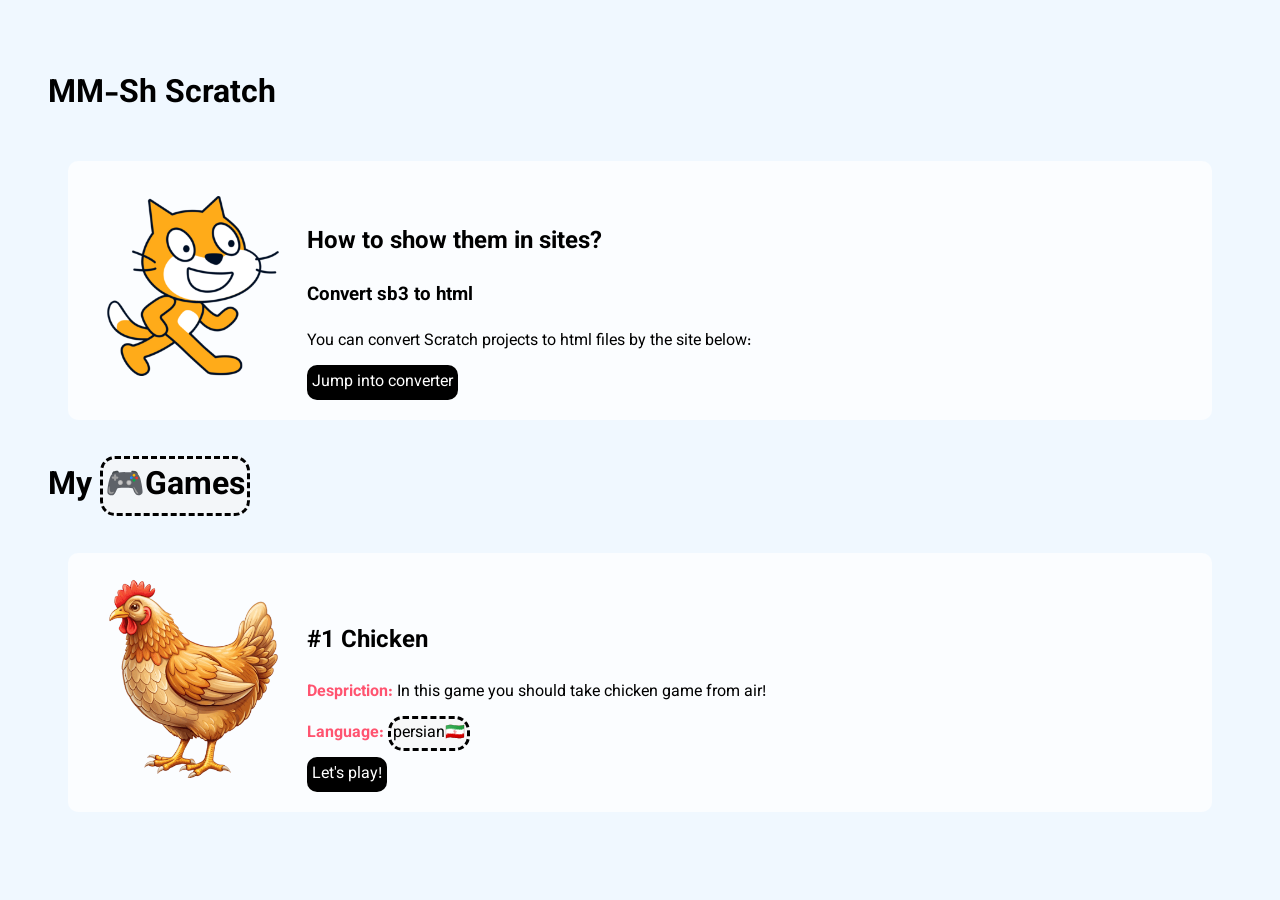
==== index.html @ b9d9171e "f" ====
<!DOCTYPE html>
<html lang="en">
<head>
    <meta charset="UTF-8">
    <meta name="viewport" content="width=device-width, initial-scale=1.0">
    <title>MM-Sh</title>
    <link rel="stylesheet" href="style.css">
</head>
<body>
    <h1>MM-Sh Scratch </h1>
    <div class="card">
        <div class="holder">
            <img src="img/logo.png" alt="Scratch logo" width="200" height="200">
        </div>
        <div class="holder">
            <h2>How to show them in sites?</h2>
            <h3>Convert <b>sb3</b> to html</h3>
            <p>You can convert Scratch projects to html files by the site below:</p>
            <a href="https://packager.turbowarp.org/" target="_blank">Jump into converter</a>
        </div>

    </div>
    <h1>My <span>🎮Games</span></h1>
    <div class="card">
        <div class="holder">
            <img src="img/chicken.png" alt="Scratch logo" width="200" height="200">
        </div>
        <div class="holder">
            <h2><b>#1 Chicken</b></h2>
            <p><b>Despriction:</b> In this game you should take chicken game from air!</p>
            <p><b>Language: </b> <span>persian🇮🇷</span></p>
            <a href="games/chicken.html" target="_blank">Let's play!</a>
        </div>

    </div>

</body>
</html>
---- style.css ----
@import url('https://fonts.googleapis.com/css2?family=Fredoka&family=Noto+Color+Emoji&family=Vazirmatn:wght@100..900&display=swap');

* {
    font-family: 'vazirmatn',"Noto Color Emoji"
    ;text-decoration: none;
}

body {
    background-color: aliceblue;
    display: grid;
    padding: 40px;
}

span{
    border-width: 3px;
    border-color: rgb(80, 80, 80)a0;
    border-style: dashed;
    background: #f5f5f5a0;
    padding: 2px;
    border-radius: 15px;
    animation: xfadeIn 1s ease forwards;
    
}

.card{
    padding: 20px;
    margin: 20px;
    border-radius: 10px;
    border-width: 1px;
    border-color: #505050a0;
    background: #ffffffbd;

    transition: all 0.3s ease-in-out;
    animation: blurer 1s ;
}

.card:hover{
    transform: translateX(5px);
}

.holder{
    display: inline-block;
    padding: 5px;
}

@keyframes blurer{
    from {
        filter: blur(15px);

    }

    to {
        filter: blur(0px);
    }
}

p b{
    color: rgb(255, 84, 112);
}

a{
    background-color: black;
    color: white;
    border-radius: 10px;
    transition: all 0.3s ease-out;
    padding: 5px;
}

a:hover{
    transform: scale(2);
    background-color: rgb(74, 74, 74);
}
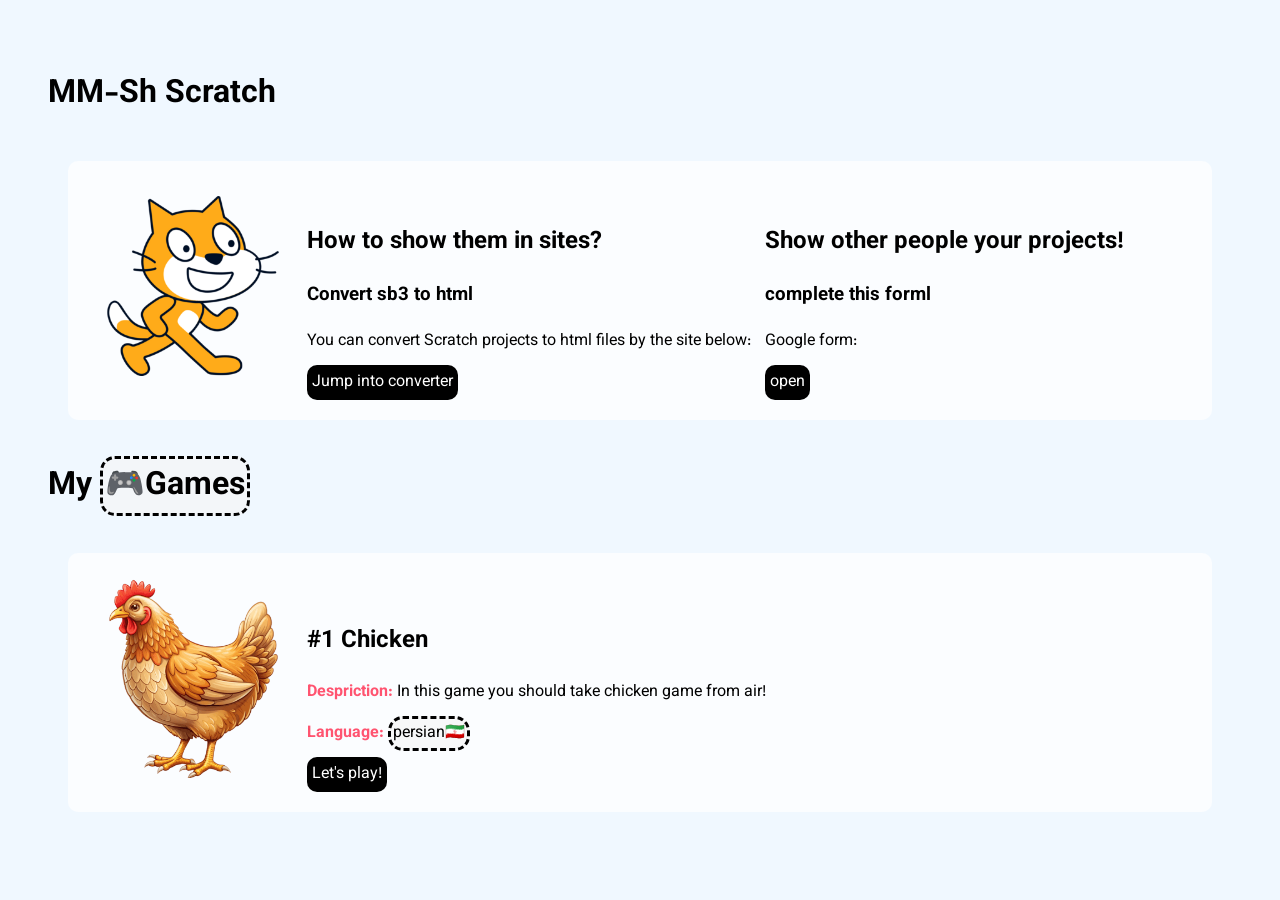
==== commit c60f5186: "update" ====
--- a/index.html
+++ b/index.html
@@ -18,6 +18,12 @@
             <p>You can convert Scratch projects to html files by the site below:</p>
             <a href="https://packager.turbowarp.org/" target="_blank">Jump into converter</a>
         </div>
+        <div class="holder">
+            <h2>Show other people your projects!</h2>
+            <h3>complete this forml</h3>
+            <p>Google form:</p>
+            <a href=https://docs.google.com/forms/d/e/1FAIpQLSdkHJglQKk9lqDA8XfiIcoiX76_-PHfYAorsvWUVxgCp-900g/viewform?usp=header" target="_blank">open</a>
+        </div>
 
     </div>
     <h1>My <span>🎮Games</span></h1>
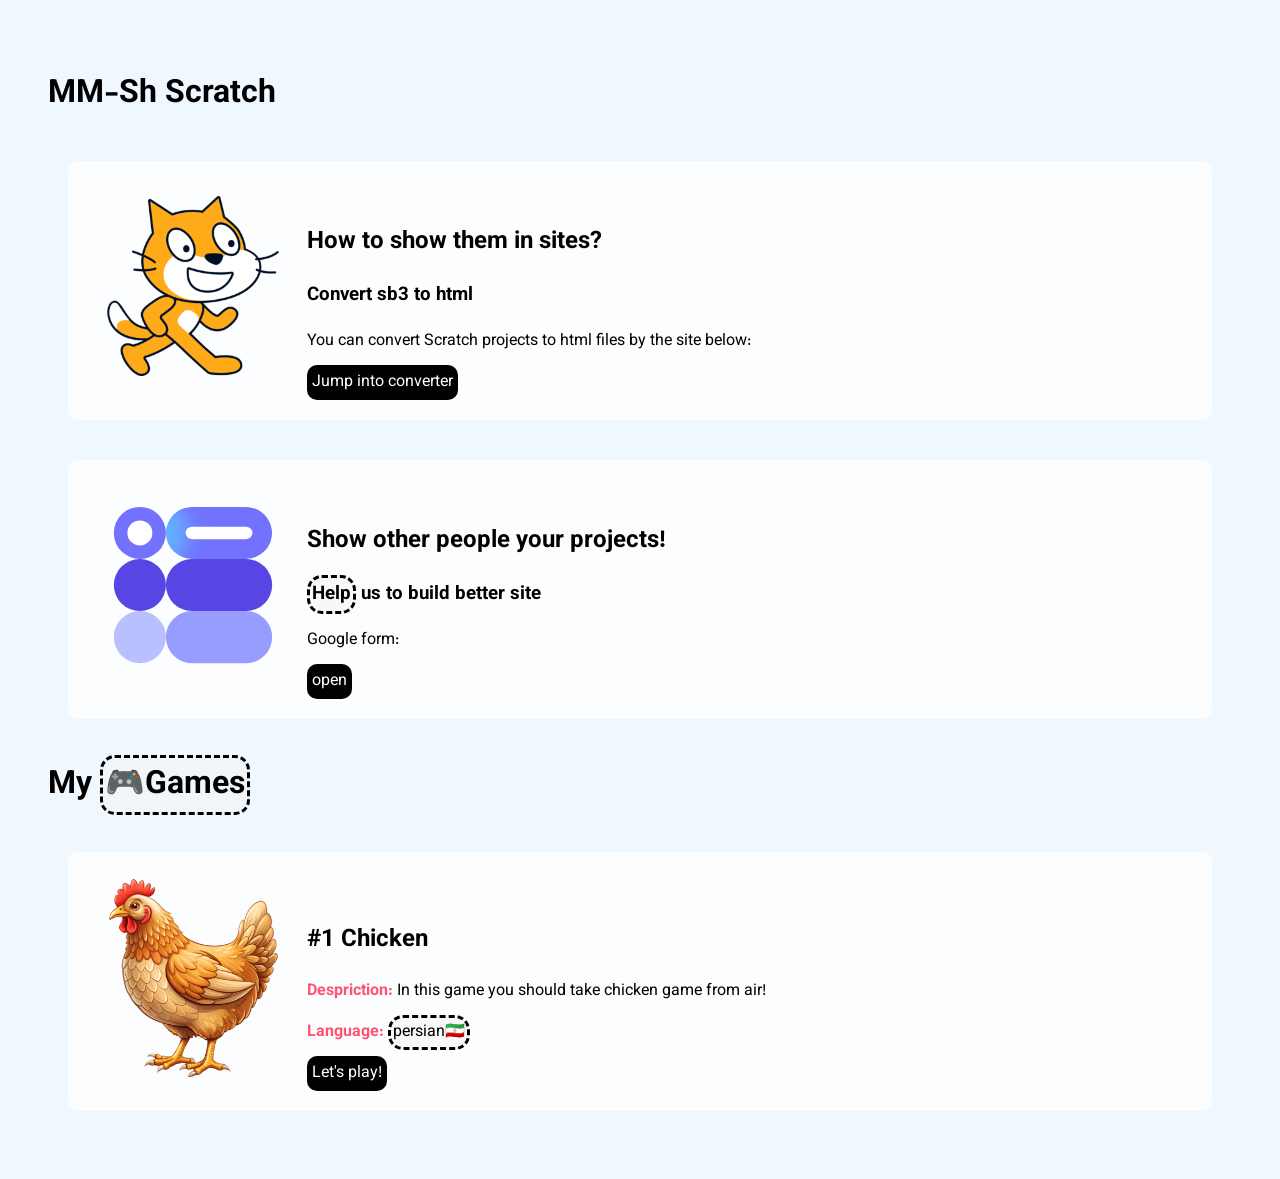
==== commit a5e084c8: "add" ====
--- a/index.html
+++ b/index.html
@@ -18,11 +18,16 @@
             <p>You can convert Scratch projects to html files by the site below:</p>
             <a href="https://packager.turbowarp.org/" target="_blank">Jump into converter</a>
         </div>
+    </div>
+    <div class="card">
+        <div class="holder">
+            <img src="img/google.svg" alt="Scratch logo" width="200" height="200">
+        </div>
         <div class="holder">
             <h2>Show other people your projects!</h2>
-            <h3>complete this forml</h3>
+            <h3><span>Help</span> us to build better site</h3>
             <p>Google form:</p>
-            <a href=https://docs.google.com/forms/d/e/1FAIpQLSdkHJglQKk9lqDA8XfiIcoiX76_-PHfYAorsvWUVxgCp-900g/viewform?usp=header" target="_blank">open</a>
+            <a href=https://docs.google.com/forms/d/e/1FAIpQLSdkHJglQKk9lqDA8XfiIcoiX76_-PHfYAorsvWUVxgCp-900g/viewform?usp=header" target="_blank" id="upload">open</a>
         </div>
 
     </div>
